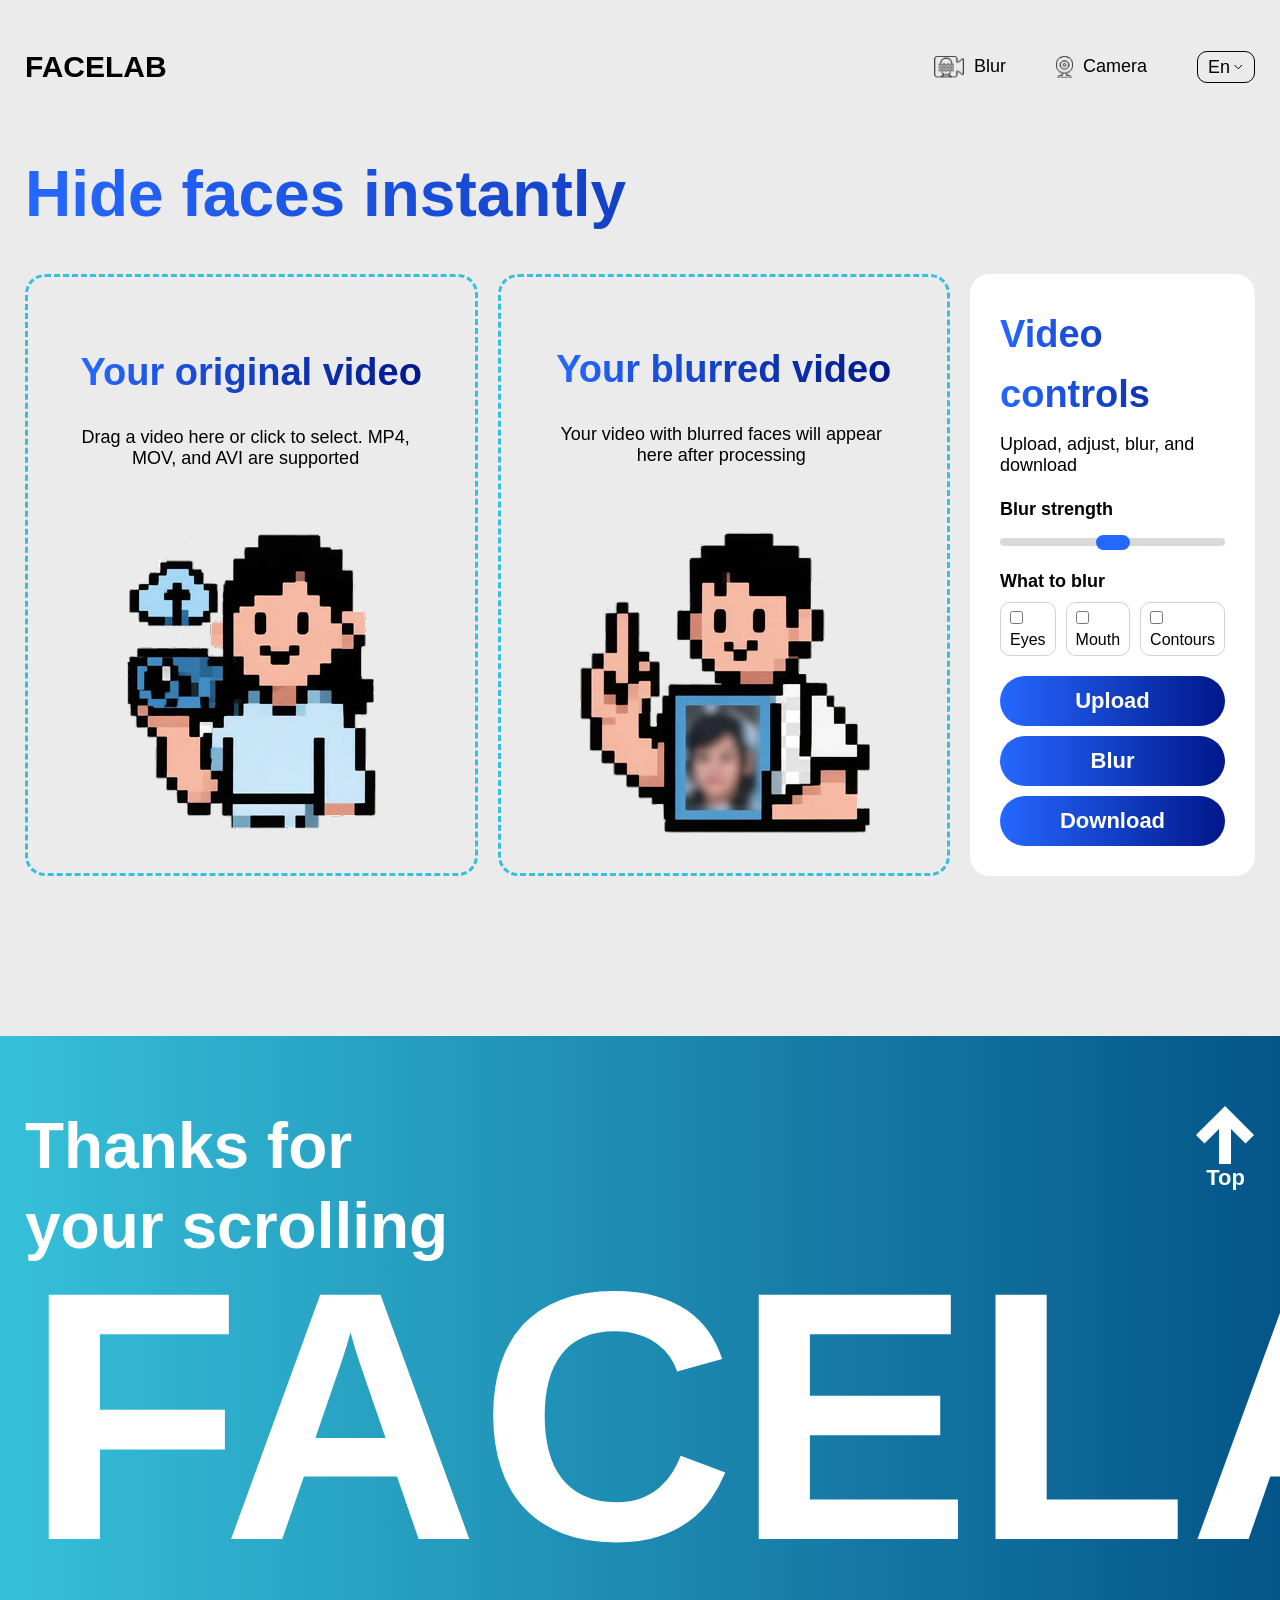
==== frontend/blur.html @ 8d1ddd00 "fix: create blur and camera pages and adaptives" ====
<!doctype html>
<html lang="en">
  <head>
    <meta charset="UTF-8" />
    <meta name="viewport" content="width=device-width, initial-scale=1.0" />
    <link rel="stylesheet" href="./css/reset.css" />
    <link rel="stylesheet" href="./css/style.css" />
    <title>Document</title>
  </head>
  <body>
    <div class="wrapper">
      <header id="header" class="blur_header"></header>
      <main>
        <section class="video">
          <div class="container">
            <h1 class="video__heading">Hide faces instantly</h1>
            <div class="video__inner">
              <div class="video__original window">
                <div class="video__original-content">
                  <h2>Your original video</h2>
                  <p>
                    Drag a video here or click to select. MP4, MOV, and AVI are
                    supported
                  </p>
                </div>
                <img src="./img/girl.png" alt="" />
              </div>
              <div class="video__blurred window">
                <div class="video__blurred-content">
                  <h2>Your blurred video</h2>
                  <p>
                    Your video with blurred faces will appear here after
                    processing
                  </p>
                </div>
                <img src="./img/boy.png" alt="" />
              </div>
              <div class="video__controls">
                <h2>Video controls</h2>
                <p>Upload, adjust, blur, and download</p>
                <div class="video__strength">
                  <p>Blur strength</p>
                  <input type="range" min="0" max="100" value="50" />
                </div>
                <div class="video__what">
                  <p>What to blur</p>
                  <div class="video__checkboxes">
                    <div class="video__checkbox">
                      <input type="checkbox" id="eyes" />
                      <label for="">Eyes</label>
                    </div>
                    <div class="video__checkbox">
                      <input type="checkbox" id="mouth" />
                      <label for="">Mouth</label>
                    </div>
                    <div class="video__checkbox">
                      <input type="checkbox" id="contours" />
                      <label for="">Contours</label>
                    </div>
                  </div>
                </div>
                <div class="video__buttons">
                  <button class="video__button button">Upload</button>
                  <button class="video__button button">Blur</button>
                  <button class="video__button button">Download</button>
                </div>
              </div>
            </div>
          </div>
        </section>
      </main>
      <footer id="footer"></footer>
    </div>
  </body>
  <script src="./js/header.js"></script>
  <script src="./js/footer.js"></script>
</html>
---- frontend/css/style.css ----
@import url(./common.css);

@import url(./header.css);
@import url(./footer.css);

@import url(./hero.css);
@import url(./blur.css);
@import url("./camera.css");

@import url("adaptives_hero_header_footer.css");
@import url("adaptives_blur.css");
@import url("adaptives_camera.css");
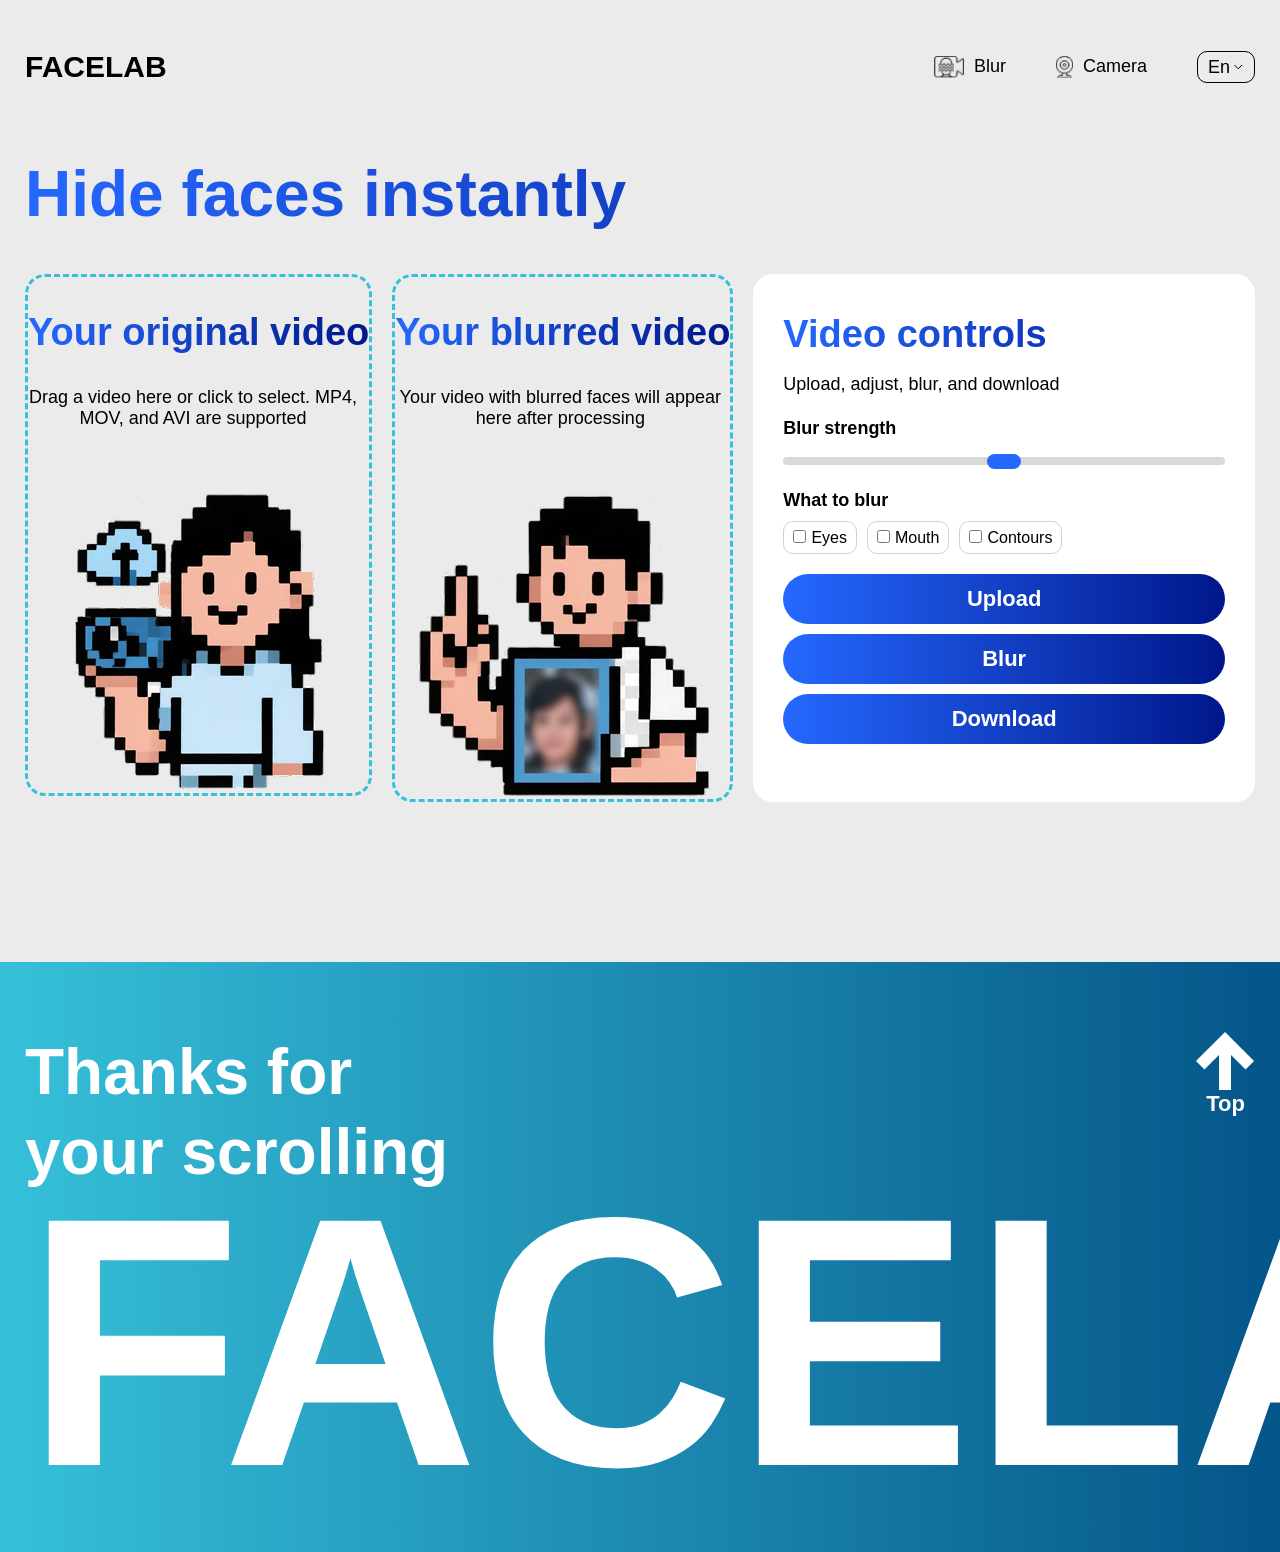
==== commit 278759b5: "feat: create frontend" ====
--- a/frontend/blur.html
+++ b/frontend/blur.html
@@ -15,25 +15,32 @@
           <div class="container">
             <h1 class="video__heading">Hide faces instantly</h1>
             <div class="video__inner">
-              <div class="video__original window">
-                <div class="video__original-content">
-                  <h2>Your original video</h2>
-                  <p>
-                    Drag a video here or click to select. MP4, MOV, and AVI are
-                    supported
-                  </p>
+              <div class="video__first">
+                <div class="video__original window">
+                  <div class="video__original-content" id="originalContent">
+                    <h2>Your original video</h2>
+                    <p>
+                      Drag a video here or click to select. MP4, MOV, and AVI are
+                      supported
+                    </p>
+                  </div>
+                  <img src="./img/girl.png" alt="" />
                 </div>
-                <img src="./img/girl.png" alt="" />
+                <video id="originalVideo" class="video__player" controls hidden></video>
+                <input type="file" id="videoInput" accept="video/*" hidden>
               </div>
-              <div class="video__blurred window">
-                <div class="video__blurred-content">
-                  <h2>Your blurred video</h2>
-                  <p>
-                    Your video with blurred faces will appear here after
-                    processing
-                  </p>
+              <div class="video__second">
+                <div class="video__blurred window">
+                  <div class="video__blurred-content" id="blurredContent">
+                    <h2>Your blurred video</h2>
+                    <p>
+                      Your video with blurred faces will appear here after
+                      processing
+                    </p>
+                  </div>
+                  <img src="./img/boy.png" alt="" />
                 </div>
-                <img src="./img/boy.png" alt="" />
+                <video id="blurredVideo" class="video__player" controls hidden></video>
               </div>
               <div class="video__controls">
                 <h2>Video controls</h2>
@@ -60,9 +67,9 @@
                   </div>
                 </div>
                 <div class="video__buttons">
-                  <button class="video__button button">Upload</button>
-                  <button class="video__button button">Blur</button>
-                  <button class="video__button button">Download</button>
+                  <button class="video__button button" id="uploadBtn">Upload</button>
+                  <button class="video__button button" id="blurBtn">Blur</button>
+                  <button class="video__button button" id="downloadBtn">Download</button>
                 </div>
               </div>
             </div>
@@ -74,4 +81,5 @@
   </body>
   <script src="./js/header.js"></script>
   <script src="./js/footer.js"></script>
+  <script src="./js/main.js"></script>
 </html>
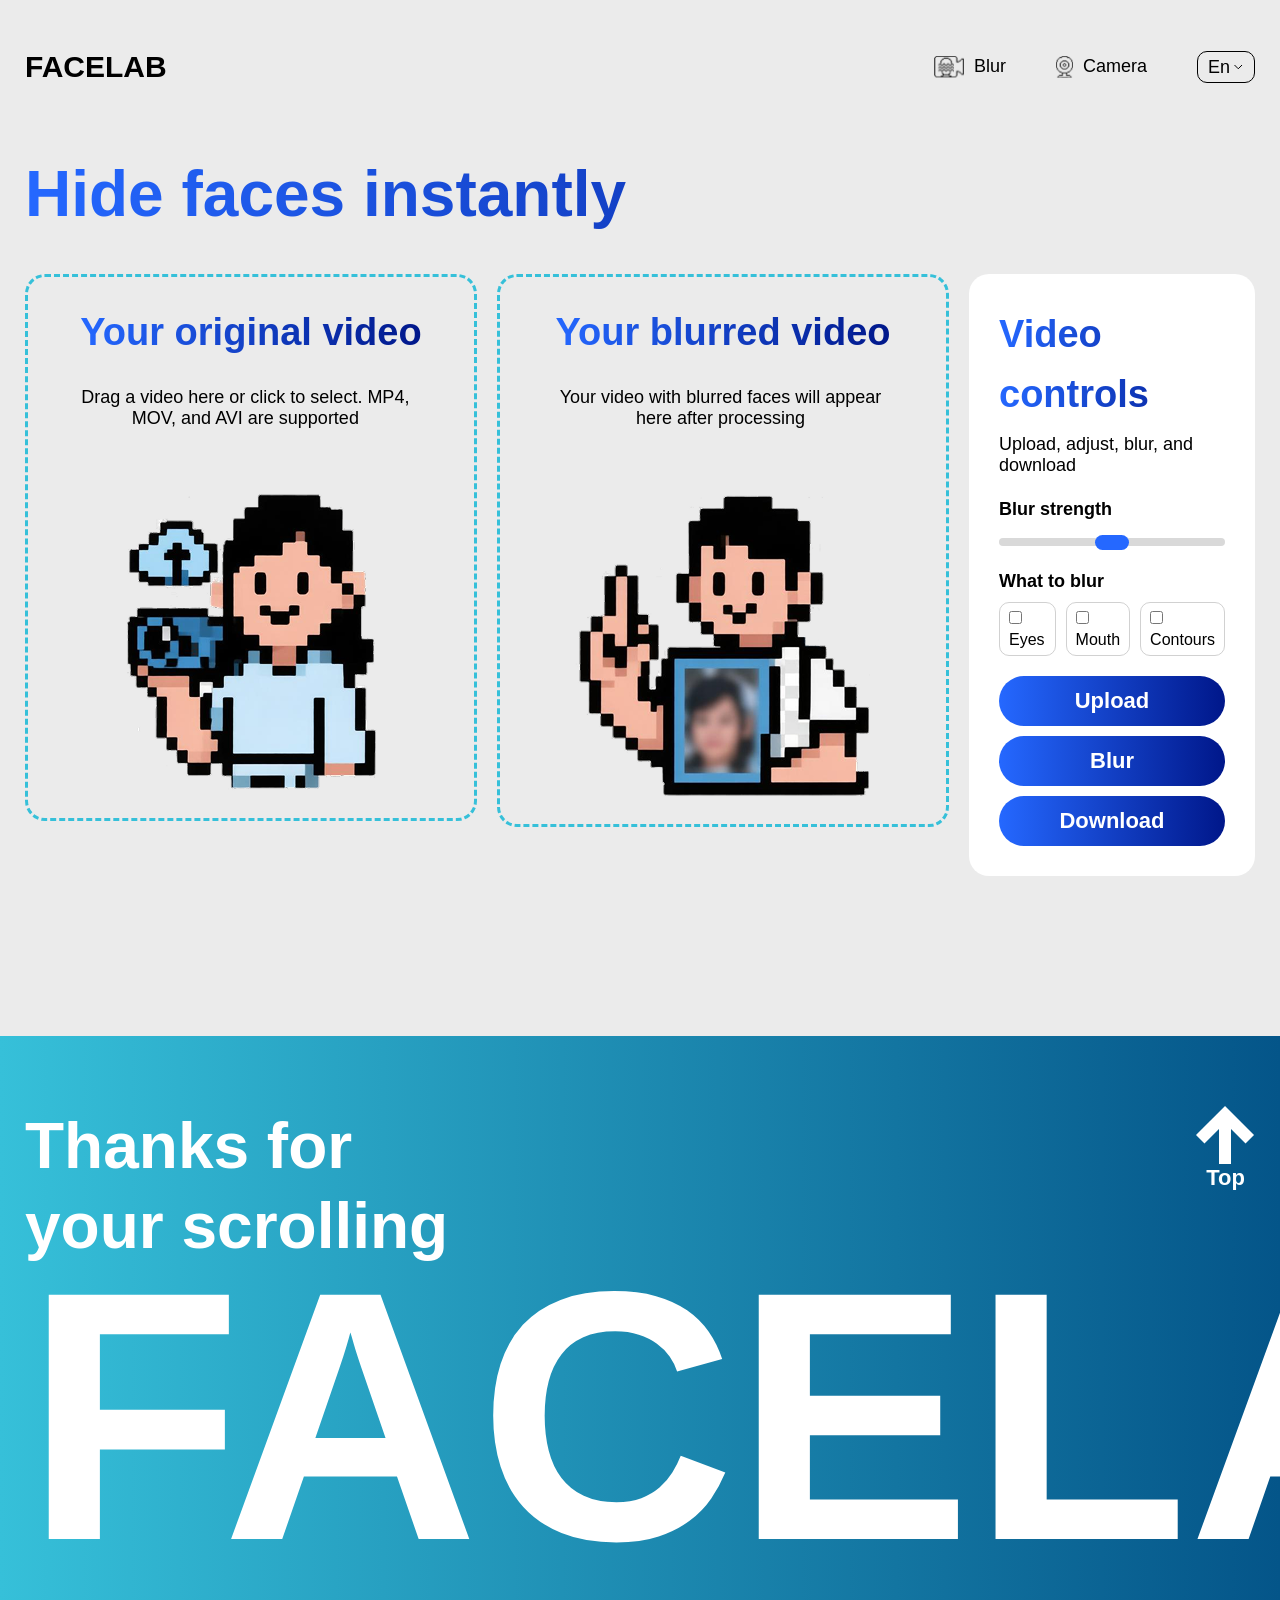
==== commit 8fdba751: "feat: create full app without query params" ====
--- a/frontend/blur.html
+++ b/frontend/blur.html
@@ -23,11 +23,11 @@
                       Drag a video here or click to select. MP4, MOV, and AVI are
                       supported
                     </p>
+                    <img src="./img/girl.png" alt="" />
                   </div>
-                  <img src="./img/girl.png" alt="" />
+                  <video id="originalVideo" class="video__player" controls hidden></video>
+                  <input type="file" id="videoInput" accept="video/*" hidden>
                 </div>
-                <video id="originalVideo" class="video__player" controls hidden></video>
-                <input type="file" id="videoInput" accept="video/*" hidden>
               </div>
               <div class="video__second">
                 <div class="video__blurred window">
@@ -37,10 +37,10 @@
                       Your video with blurred faces will appear here after
                       processing
                     </p>
+                    <img src="./img/boy.png" alt="" />
                   </div>
-                  <img src="./img/boy.png" alt="" />
+                  <video id="blurredVideo" class="video__player" controls hidden></video>
                 </div>
-                <video id="blurredVideo" class="video__player" controls hidden></video>
               </div>
               <div class="video__controls">
                 <h2>Video controls</h2>
